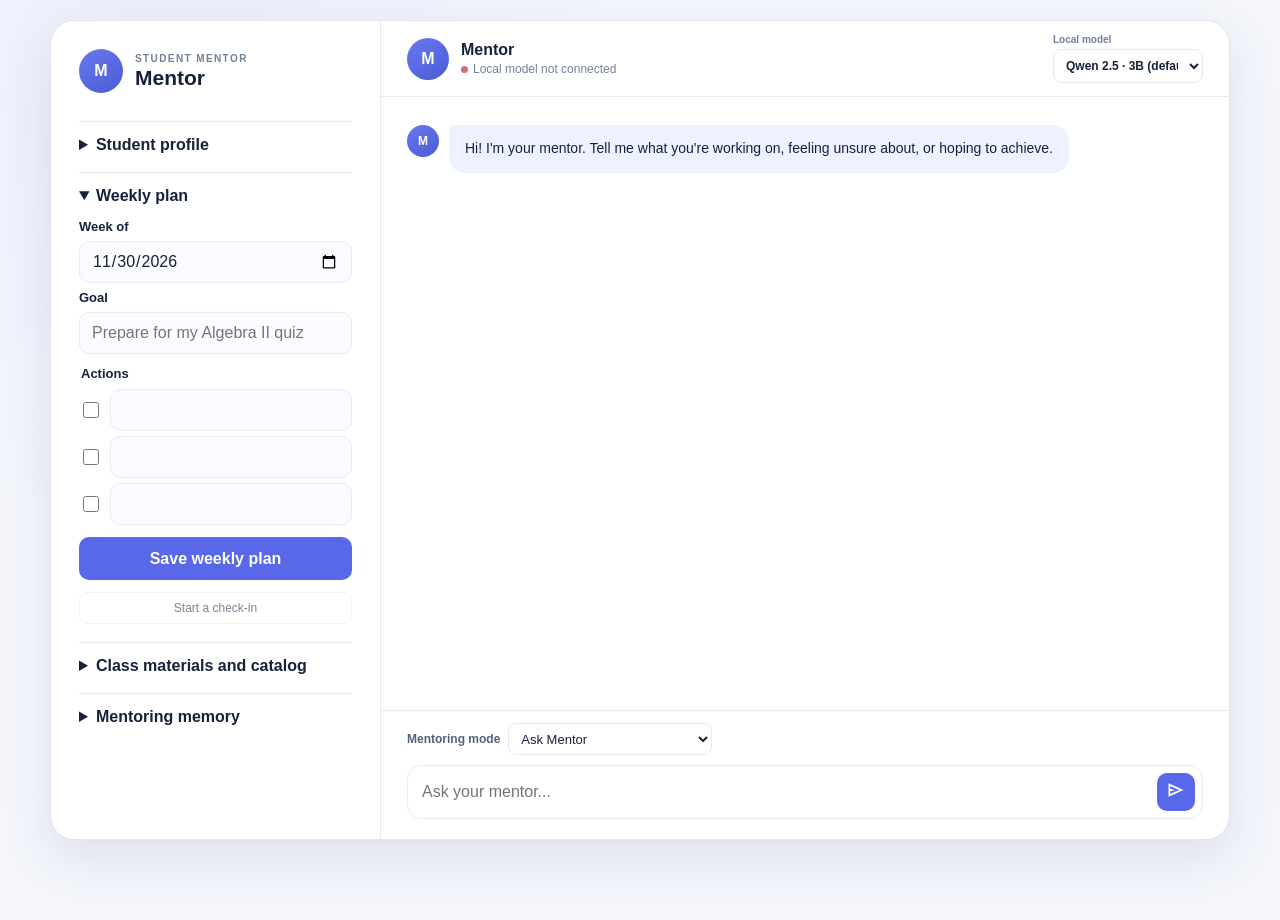
==== index.html @ 854029ed "Build local high school mentoring app" ====
<!doctype html>
<html lang="en">
  <head>
    <meta charset="UTF-8" />
    <meta name="viewport" content="width=device-width, initial-scale=1.0" />
    <meta name="theme-color" content="#f5f7ff" />
    <title>Mentor — Your Student Guide</title>
    <link rel="stylesheet" href="styles.css" />
  </head>
  <body>
    <main class="app-shell">
      <aside class="profile-panel" aria-label="Student profile">
        <button id="profile-close" class="profile-close" type="button">Back to chat</button>
        <header class="brand">
          <div class="brand-mark" aria-hidden="true">M</div>
          <div>
            <p class="eyebrow">STUDENT MENTOR</p>
            <h1>Mentor</h1>
          </div>
        </header>

        <details class="workspace-section">
          <summary>Student profile</summary>
          <form id="profile-form" class="profile-form">
            <div class="field-row">
              <label for="student-name">Name</label>
              <input id="student-name" name="name" type="text" maxlength="40" placeholder="Optional" />
            </div>

            <div class="field-row">
              <label for="grade">Grade</label>
              <select id="grade" name="grade">
                <option value="">Select grade</option>
                <option value="9">Grade 9</option>
                <option value="10">Grade 10</option>
                <option value="11">Grade 11</option>
                <option value="12">Grade 12</option>
              </select>
            </div>

            <div class="field-row">
              <label for="grade-reports">Recent grades</label>
              <textarea id="grade-reports" name="gradeReports" rows="3" maxlength="1000" placeholder="Optional: Math 82%, English B+, Biology A-"></textarea>
            </div>

            <div class="field-row">
              <label for="courses">Courses</label>
              <textarea id="courses" rows="2" maxlength="500" placeholder="Examples: Algebra II, Biology, English 10"></textarea>
            </div>

            <fieldset>
              <legend>Subjects</legend>
              <div id="subjects" class="subject-grid">
                <label class="check-pill"><input type="checkbox" value="Math" /> Math</label>
                <label class="check-pill"><input type="checkbox" value="Science" /> Science</label>
                <label class="check-pill"><input type="checkbox" value="English" /> English</label>
                <label class="check-pill"><input type="checkbox" value="History" /> History</label>
                <label class="check-pill"><input type="checkbox" value="Arts" /> Arts</label>
                <label class="check-pill"><input type="checkbox" value="Computer Science" /> Computer Science</label>
              </div>
            </fieldset>

            <div class="field-row">
              <label for="interests">Interests & goals</label>
              <textarea id="interests" name="interests" rows="4" maxlength="500" placeholder="Examples: robotics, music, becoming an engineer"></textarea>
            </div>

            <div class="field-row">
              <label for="experience">Experience and skill levels</label>
              <textarea id="experience" rows="2" maxlength="500" placeholder="Examples: beginner in Python, two years of piano"></textarea>
            </div>

            <div class="field-row">
              <label for="profile-upload">Course, grade, or interest notes</label>
              <input id="profile-upload" type="file" accept=".txt,.csv,.md" />
              <label class="sr-only" for="profile-notes">Uploaded notes</label>
              <textarea id="profile-notes" rows="3" maxlength="1500" placeholder="Paste notes or load a TXT, CSV, or Markdown file"></textarea>
              <p id="upload-status" class="save-status" role="status"></p>
            </div>

            <button class="save-button" type="submit">Save my profile</button>
            <p id="save-status" class="save-status" role="status"></p>
          </form>
        </details>

        <details class="workspace-section" open>
          <summary>Weekly plan</summary>
          <form id="plan-form" class="profile-form">
            <div class="field-row">
              <label for="plan-week">Week of</label>
              <input id="plan-week" type="date" required />
              <label for="plan-goal">Goal</label>
              <input id="plan-goal" maxlength="160" required placeholder="Prepare for my Algebra II quiz" />
            </div>
            <fieldset class="plan-actions">
              <legend>Actions</legend>
              <div><input type="checkbox" aria-label="Mark action 1 complete" /><input aria-label="Action 1" maxlength="140" /></div>
              <div><input type="checkbox" aria-label="Mark action 2 complete" /><input aria-label="Action 2" maxlength="140" /></div>
              <div><input type="checkbox" aria-label="Mark action 3 complete" /><input aria-label="Action 3" maxlength="140" /></div>
            </fieldset>
            <button class="save-button" type="submit">Save weekly plan</button>
            <button id="start-checkin" class="secondary-button" type="button" disabled>Start a check-in</button>
            <p id="plan-status" class="workspace-status" role="status"></p>
          </form>
        </details>

        <details class="workspace-section">
          <summary>Class materials and catalog</summary>
          <form id="materials-form" class="profile-form">
            <div class="field-row">
              <label for="class-material">Assignment, rubric, or study guide</label>
              <textarea id="class-material" rows="4" maxlength="24000"></textarea>
              <label for="class-file">Import class material (TXT, CSV, MD)</label>
              <input id="class-file" type="file" accept=".txt,.csv,.md" />
            </div>
            <div class="field-row">
              <label for="course-catalog">School course catalog</label>
              <textarea id="course-catalog" rows="4" maxlength="24000"></textarea>
              <label for="catalog-file">Import catalog (TXT, CSV, MD)</label>
              <input id="catalog-file" type="file" accept=".txt,.csv,.md" />
            </div>
            <button class="save-button" type="submit">Save materials</button>
            <p id="materials-status" class="workspace-status" role="status"></p>
          </form>
        </details>

        <details class="workspace-section">
          <summary>Mentoring memory</summary>
          <form id="memory-form" class="profile-form">
            <label class="memory-toggle"><input id="memory-paused" type="checkbox" /> Pause chat memory</label>
            <p class="workspace-status">Pausing stops Mentor from reading or updating the saved summary.</p>
            <div class="field-row">
              <label for="memory-notes">Summary used in future chats</label>
              <textarea id="memory-notes" rows="5" maxlength="900"></textarea>
            </div>
            <div class="workspace-buttons">
              <button type="submit">Save edits</button>
              <button id="delete-summary" type="button" disabled>Delete summary</button>
              <button id="export-summary" type="button" disabled>Download summary</button>
            </div>
            <p id="memory-status" class="workspace-status" role="status"></p>
          </form>
        </details>
      </aside>

      <section class="chat-panel" aria-label="Chat with Mentor">
        <header class="chat-header">
          <button id="profile-toggle" class="profile-toggle" type="button" aria-label="Open student profile" aria-expanded="false">
            <svg viewBox="0 0 24 24" aria-hidden="true"><path d="M12 12a4 4 0 1 0 0-8 4 4 0 0 0 0 8Zm-7 8a7 7 0 0 1 14 0H5Z"/></svg>
          </button>
          <div class="mentor-avatar" aria-hidden="true">M</div>
          <div>
            <h2>Mentor</h2>
            <p id="model-status"><span class="status-dot checking"></span>Checking local model…</p>
          </div>
          <label class="model-picker" for="model-select">
            <span>Local model</span>
            <select id="model-select">
              <option value="qwen2.5:3b">Qwen 2.5 · 3B (default)</option>
              <option value="qwen2.5:1.5b">Qwen 2.5 · 1.5B (lighter)</option>
            </select>
          </label>
        </header>

        <div id="messages" class="messages" aria-live="polite">
          <div class="message mentor-message">
            <div class="message-avatar" aria-hidden="true">M</div>
            <div class="message-content">
              <p>Hi! I'm your mentor. Tell me what you're working on, feeling unsure about, or hoping to achieve.</p>
            </div>
          </div>
        </div>

        <div class="prompt-area">
          <div class="mode-picker">
            <label for="chat-mode">Mentoring mode</label>
            <select id="chat-mode">
              <option value="chat">Ask Mentor</option>
              <option value="plan">Plan my week</option>
              <option value="checkin">Weekly check-in</option>
              <option value="hint">Get a hint</option>
              <option value="example">See a worked example</option>
              <option value="quiz">Practice with a quiz</option>
              <option value="materials">Ask about class materials</option>
              <option value="explore">Explore courses and careers</option>
            </select>
            <button id="new-quiz" class="secondary-button" type="button" hidden>New quiz</button>
          </div>
          <form id="chat-form" class="chat-form">
            <label class="sr-only" for="chat-input">Ask your mentor</label>
            <textarea id="chat-input" rows="1" maxlength="1000" placeholder="Ask your mentor..." required></textarea>
            <button id="send-button" type="submit" aria-label="Send message">
              <svg viewBox="0 0 24 24" aria-hidden="true"><path d="M3 20V4l18 8-18 8Zm2-3.2 10.9-4.8L5 7.2v3.2l6 1.6-6 1.6v3.2Z"/></svg>
            </button>
          </form>
        </div>
      </section>
    </main>
    <script src="app.js"></script>
  </body>
</html>
---- styles.css ----
:root {
  color-scheme: light;
  --ink: #17213c;
  --muted: #73809a;
  --border: #e8ebf4;
  --panel: #ffffff;
  --background: #f4f6fc;
  --primary: #5968e8;
  --primary-dark: #4656d2;
  --mentor-bubble: #eef1ff;
  --shadow: 0 18px 50px rgba(41, 54, 110, 0.11);
}

* { box-sizing: border-box; }

body {
  margin: 0;
  min-height: 100vh;
  font-family: Inter, ui-sans-serif, -apple-system, BlinkMacSystemFont, "Segoe UI", sans-serif;
  color: var(--ink);
  background:
    radial-gradient(circle at 15% 10%, rgba(123, 137, 255, 0.08), transparent 28rem),
    var(--background);
}

button, input, textarea, select { font: inherit; }

.app-shell {
  width: min(1180px, calc(100% - 40px));
  height: min(820px, calc(100vh - 40px));
  min-height: 620px;
  margin: 20px auto;
  display: grid;
  grid-template-columns: 330px minmax(0, 1fr);
  overflow: hidden;
  background: var(--panel);
  border: 1px solid rgba(224, 228, 241, 0.9);
  border-radius: 24px;
  box-shadow: var(--shadow);
}

.profile-panel {
  padding: 28px;
  border-right: 1px solid var(--border);
  overflow-y: auto;
}
.profile-close { display: none; }

.brand { display: flex; align-items: center; gap: 12px; margin-bottom: 28px; }
.brand-mark, .mentor-avatar, .message-avatar {
  display: grid;
  place-items: center;
  flex: 0 0 auto;
  border-radius: 50%;
  color: white;
  background: linear-gradient(145deg, #6879ef, #4c5bd4);
  font-weight: 800;
}
.brand-mark { width: 44px; height: 44px; }
.brand h1, .chat-header h2 { margin: 0; }
.brand h1 { font-size: 21px; }
.eyebrow { margin: 0 0 2px; color: var(--muted); font-size: 10px; letter-spacing: 0.14em; font-weight: 800; }

.profile-form { display: grid; gap: 18px; }
.field-row { display: grid; gap: 7px; }
.profile-form label, .profile-form legend {
  font-size: 13px;
  font-weight: 750;
}
.profile-form input, .profile-form select, .profile-form textarea {
  width: 100%;
  border: 1px solid var(--border);
  border-radius: 10px;
  background: #fafbff;
  color: var(--ink);
  outline: none;
  transition: border-color 150ms, box-shadow 150ms;
}
.profile-form input, .profile-form select { height: 42px; padding: 0 12px; }
.profile-form input[type="file"] { height: auto; padding: 10px; font-size: 12px; }
.profile-form textarea { resize: vertical; min-height: 86px; padding: 10px 12px; }
.profile-form input:focus, .profile-form select:focus, .profile-form textarea:focus,
.chat-form textarea:focus { border-color: #9da7ef; box-shadow: 0 0 0 3px rgba(89, 104, 232, 0.1); }

fieldset { min-width: 0; margin: 0; padding: 0; border: 0; }
legend { margin-bottom: 8px; }
.subject-grid { display: flex; flex-wrap: wrap; gap: 7px; }
.check-pill {
  position: relative;
  cursor: pointer;
  padding: 7px 9px;
  border: 1px solid var(--border);
  border-radius: 8px;
  background: #fafbff;
  font-size: 12px !important;
  font-weight: 650 !important;
}
.check-pill:has(input:checked) { border-color: #aab2ef; background: #eef1ff; color: #4656d2; }
.check-pill input { position: absolute; width: 1px; height: 1px; opacity: 0; }

.save-button {
  height: 43px;
  border: 0;
  border-radius: 10px;
  color: white;
  background: var(--primary);
  font-weight: 800;
  cursor: pointer;
}
.save-button:hover { background: var(--primary-dark); }
.save-status { min-height: 16px; margin: -8px 0 0; text-align: center; color: #4d9c78; font-size: 12px; }
.field-row .save-status { margin: 0; }
.workspace-section { border-top: 1px solid var(--border); margin-top: 18px; padding-top: 14px; }
.workspace-section > summary { cursor: pointer; font-weight: 750; }
.workspace-section .profile-form { margin-top: 14px; gap: 12px; }
.workspace-status { margin: 0; color: #52617d; font-size: 12px; line-height: 1.45; }
.workspace-status:empty { display: none; }
.workspace-buttons { display: flex; flex-wrap: wrap; gap: 7px; }
.secondary-button, .workspace-buttons button {
  padding: 8px 10px;
  border: 1px solid var(--border);
  border-radius: 8px;
  background: white;
  color: var(--ink);
  cursor: pointer;
  font-size: 12px;
}
.secondary-button:hover, .workspace-buttons button:hover { border-color: #abb3ee; }
.secondary-button:disabled, .workspace-buttons button:disabled { opacity: 0.55; cursor: default; }
.memory-toggle, .plan-actions div { display: flex; align-items: center; gap: 8px; }
.plan-actions div + div { margin-top: 5px; }
.profile-form :is(.memory-toggle, .plan-actions) input[type="checkbox"] {
  flex: 0 0 16px;
  width: 16px;
  height: 16px;
  accent-color: var(--primary);
}
.plan-actions input:not([type="checkbox"]) { min-width: 0; }
.reply-sources { margin: 8px 0 0; padding-left: 18px; color: #52617d; font-size: 12px; }
.message-content .secondary-button { margin-top: 8px; }
.message-content { overflow-wrap: anywhere; }

.chat-panel { min-width: 0; display: grid; grid-template-rows: 76px minmax(0, 1fr) auto; }
.chat-header {
  display: flex;
  align-items: center;
  gap: 12px;
  padding: 0 26px;
  border-bottom: 1px solid var(--border);
}
.mentor-avatar { width: 42px; height: 42px; }
.chat-header h2 { font-size: 16px; }
.chat-header p { margin: 3px 0 0; color: var(--muted); font-size: 12px; }
.profile-toggle { display: none; }
.model-picker { display: grid; gap: 4px; margin-left: auto; color: var(--muted); font-size: 10px; font-weight: 700; }
.model-picker select { max-width: 150px; height: 34px; padding: 0 8px; border: 1px solid var(--border); border-radius: 8px; color: var(--ink); background: white; font-size: 12px; }
.status-dot { display: inline-block; width: 7px; height: 7px; margin-right: 5px; border-radius: 50%; background: #58b98b; }
.status-dot.checking { background: #e7ae4c; }
.status-dot.offline { background: #d66b73; }

.messages { overflow-y: auto; padding: 28px 26px; scroll-behavior: smooth; }
.message { display: flex; align-items: flex-start; gap: 10px; margin-bottom: 18px; }
.message-avatar { width: 32px; height: 32px; font-size: 12px; }
.message-content { max-width: min(620px, 78%); border-radius: 4px 16px 16px 16px; }
.mentor-message .message-content { padding: 13px 16px; background: var(--mentor-bubble); }
.student-message { flex-direction: row-reverse; }
.student-message .message-content { border-radius: 16px 4px 16px 16px; padding: 13px 16px; color: white; background: var(--primary); }
.message-content p { margin: 0; font-size: 14px; line-height: 1.55; white-space: pre-wrap; }
.typing { color: var(--muted); font-style: italic; }

.prompt-area { padding: 12px 26px 20px; border-top: 1px solid var(--border); }
.mode-picker { display: flex; align-items: center; flex-wrap: wrap; gap: 8px; margin-bottom: 10px; }
.mode-picker label { color: #52617d; font-size: 12px; font-weight: 700; }
.mode-picker select {
  max-width: 100%;
  min-height: 32px;
  padding: 4px 8px;
  border: 1px solid var(--border);
  border-radius: 8px;
  background: white;
  color: var(--ink);
  font-size: 13px;
}
.chat-form { display: flex; align-items: flex-end; gap: 8px; padding: 7px 7px 7px 14px; border: 1px solid var(--border); border-radius: 14px; }
.chat-form textarea { flex: 1; height: 38px; max-height: 120px; resize: none; border: 0; outline: 0; padding: 9px 0; color: var(--ink); line-height: 20px; }
.chat-form textarea:focus { box-shadow: none; }
.chat-form button { width: 38px; height: 38px; flex: 0 0 auto; border: 0; border-radius: 10px; color: white; background: var(--primary); cursor: pointer; }
.chat-form button:hover { background: var(--primary-dark); }
.chat-form button:disabled { opacity: 0.55; cursor: wait; }
.chat-form svg { width: 20px; fill: currentColor; }
.sr-only { position: absolute; width: 1px; height: 1px; overflow: hidden; clip: rect(0, 0, 0, 0); }

@media (max-width: 760px) {
  body { background: white; }
  .app-shell { width: 100%; height: 100dvh; min-height: 0; margin: 0; grid-template-columns: 1fr; border: 0; border-radius: 0; }
  .profile-panel {
    display: none;
    position: fixed;
    z-index: 10;
    inset: 0;
    width: 100%;
    max-width: none;
    border: 0;
    background: white;
  }
  .app-shell.profile-open .profile-panel { display: block; }
  .app-shell.profile-open .chat-panel { visibility: hidden; }
  .profile-close {
    display: block;
    position: absolute;
    top: 34px;
    right: 20px;
    padding: 8px 10px;
    border: 1px solid var(--border);
    border-radius: 9px;
    color: #626d87;
    background: white;
    font-size: 12px;
  }
  .profile-toggle {
    display: grid;
    width: 38px;
    height: 38px;
    flex: 0 0 auto;
    place-items: center;
    border: 1px solid var(--border);
    border-radius: 10px;
    color: #626d87;
    background: white;
  }
  .profile-toggle svg { width: 20px; fill: currentColor; }
  .chat-panel { grid-template-rows: 68px minmax(0, 1fr) auto; }
  .chat-header { padding: 0 16px; }
  .messages { padding: 20px 16px; }
  .prompt-area { padding: 10px 12px 12px; }
  .message-content { max-width: 82%; }
}
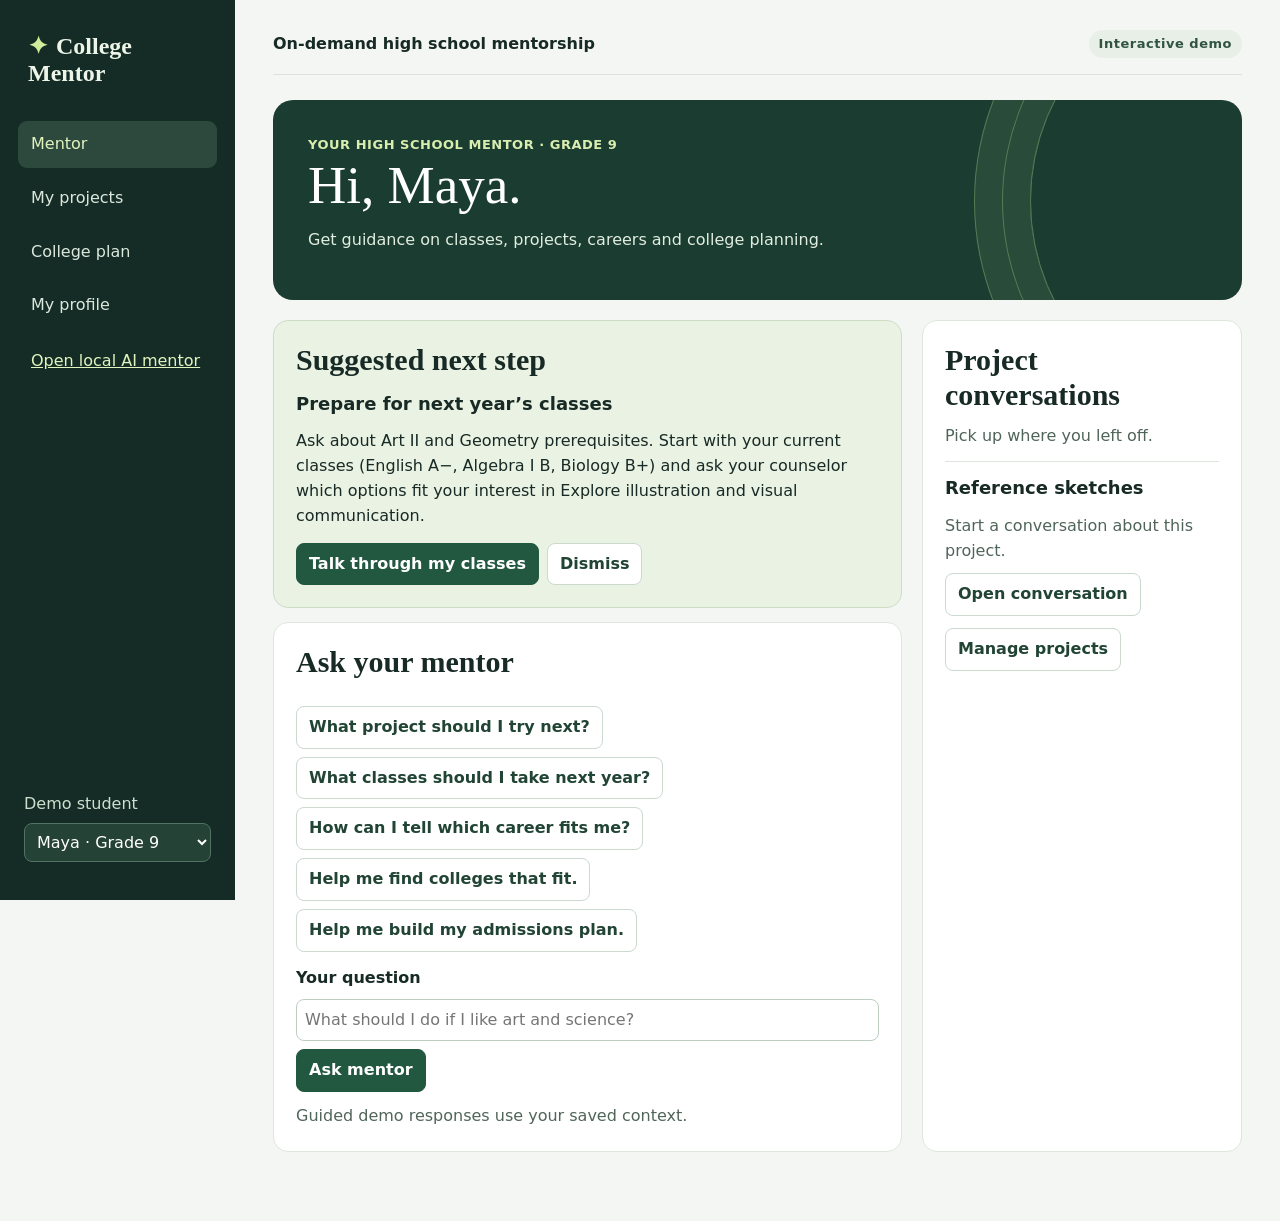
==== commit d6996e7b: "Add College Mentor Studio and resumable local AI projects" ====
--- a/index.html
+++ b/index.html
@@ -1,201 +1,266 @@
-<!doctype html>
-<html lang="en">
-  <head>
-    <meta charset="UTF-8" />
-    <meta name="viewport" content="width=device-width, initial-scale=1.0" />
-    <meta name="theme-color" content="#f5f7ff" />
-    <title>Mentor — Your Student Guide</title>
-    <link rel="stylesheet" href="styles.css" />
-  </head>
-  <body>
-    <main class="app-shell">
-      <aside class="profile-panel" aria-label="Student profile">
-        <button id="profile-close" class="profile-close" type="button">Back to chat</button>
-        <header class="brand">
-          <div class="brand-mark" aria-hidden="true">M</div>
-          <div>
-            <p class="eyebrow">STUDENT MENTOR</p>
-            <h1>Mentor</h1>
-          </div>
-        </header>
+<!DOCTYPE html>
+<html lang="en"><head><meta charset="utf-8"><meta name="viewport" content="width=device-width,initial-scale=1"><title>College Mentor</title>
+<style>
+*{box-sizing:border-box}body{margin:0;background:#f4f6f3;color:#182a25;font:16px/1.55 system-ui,sans-serif}button,input,select{font:inherit}button,select{cursor:pointer}button:focus-visible,a:focus-visible,input:focus-visible,select:focus-visible{outline:3px solid #b67424;outline-offset:3px}aside{position:fixed;inset:0 auto 0 0;width:235px;background:#142c25;color:#edf5e9;display:flex;flex-direction:column;padding:26px 18px}.brand{font: bold 24px Georgia;padding:6px 10px 34px}.brand span{color:#d0ed9b;margin-right:8px}nav{display:grid;gap:7px}nav button{background:transparent;color:#dce8de;text-align:left;border:0;padding:11px 13px;border-radius:9px}nav button[aria-current=true]{background:#2d493d;color:#e2f4be}nav button:hover{background:#334f42}.switch{margin-top:auto;padding:12px 6px}.switch label{display:block;margin-bottom:6px;color:#cfdfd0}.switch select{width:100%;background:#254236;color:white;border:1px solid #527263;border-radius:8px;padding:8px}main{margin-left:235px;padding:30px 38px 55px;max-width:1560px}.top{display:flex;justify-content:space-between;align-items:center;border-bottom:1px solid #dbe3dc;padding-bottom:16px;margin-bottom:25px}.eyebrow,.badge{font-size:13px;font-weight:700;letter-spacing:.04em}.badge{display:inline-block;color:#315442;background:#e8efe6;border-radius:20px;padding:4px 10px}.hero{background:#1b3d31;color:#fff;border-radius:20px;padding:35px;position:relative;overflow:hidden}.hero:after{content:'';position:absolute;width:440px;height:440px;border:1px solid #577b56;border-radius:50%;right:-230px;top:-120px;box-shadow:0 0 0 27px #284c39,0 0 0 28px #577b56,0 0 0 55px #284c39,0 0 0 56px #577b56;pointer-events:none}.hero>*{position:relative;z-index:1}.hero .eyebrow{color:#d9edae}.hero p{color:#e2ede1;max-width:590px}h1,h2,h3,p{margin:0 0 12px}h1,h2{font-family:Georgia,serif;line-height:1.15}h1{font-size:clamp(34px,5vw,53px);font-weight:500}h2{font-size:30px}h3{font-size:18px}.grid{display:grid;grid-template-columns:minmax(0,1.65fr) minmax(260px,1fr);gap:19px;margin-top:20px}.card{background:white;border:1px solid #dfe6dd;border-radius:15px;padding:22px;margin-bottom:14px}.head{display:flex;justify-content:space-between;gap:12px;align-items:start}.muted{color:#50655a}.btn{display:inline-block;border:1px solid #cbd9ce;border-radius:8px;background:white;color:#214435;padding:8px 12px;text-decoration:none;font-weight:650}.btn:hover{background:#edf4e9}.primary{background:#225840;border-color:#225840;color:white}.primary:hover{background:#174331}.hero .primary{background:#dbefad;border-color:#dbefad;color:#203a2c}.actions{display:flex;flex-wrap:wrap;gap:8px;margin-top:14px}.line{border-top:1px solid #e5ebe5;padding:12px 0}.line:last-child{padding-bottom:0}.bubble{max-width:90%;background:#edf3eb;padding:11px 15px;margin:9px 0;border-radius:11px;white-space:pre-wrap}.student{margin-left:auto;background:#daf0c5}.conversation{max-height:440px;overflow:auto}.form{display:grid;gap:8px}.form input{border:1px solid #bdcec1;border-radius:8px;padding:8px;width:100%}.form label{font-weight:650}.facts{display:grid;gap:10px}.facts div{border-top:1px solid #e4eae3;padding-top:10px}.notice{background:#f4ebd9;color:#624819;padding:10px;border-radius:8px;margin-bottom:12px}.stage{display:grid;grid-template-columns:92px 1fr;gap:10px;padding:10px 0;border-top:1px solid #e4eae3}.stage b{color:#375947}.check{margin-top:8px}.sub{margin-bottom:20px}.log{padding-left:20px}.log li{margin-bottom:8px}
+@media(max-width:900px){main{padding:20px}aside{width:185px}.brand{font-size:21px}main{margin-left:185px}.grid{grid-template-columns:1fr}}
+@media(max-width:620px){aside{position:static;width:auto;padding:12px}.brand{padding:3px 5px 9px}nav{display:flex;overflow:auto}nav button{white-space:nowrap;padding:8px}.switch{padding:8px 5px 0;display:flex;gap:8px;align-items:center}.switch label{white-space:nowrap;margin:0}.switch select{width:auto}main{margin:0;padding:15px}.hero{padding:22px}.hero:after{display:none}.top{margin-bottom:15px}.card{padding:16px}}
+.mentor-layout{display:grid;grid-template-columns:minmax(0,1fr) minmax(240px,320px);gap:20px;margin-top:20px}.project-row{padding:12px 0;border-top:1px solid #dfe6dd}.project-row p{margin:3px 0 10px}.meter{display:block;width:100%;height:14px;accent-color:#225840;margin:8px 0}.tracker{display:grid;gap:10px}.tracker p{margin:0}.next-card{background:#eaf2e4;border-color:#cdddc5}.plan-check{display:flex;align-items:center;gap:8px}.plan-check input{width:auto}.plan-check label{font-weight:500}.project-preview{overflow-wrap:anywhere}@media(max-width:900px){.mentor-layout{grid-template-columns:1fr}}@media(max-width:620px){.mentor-layout{gap:10px}}
 
-        <details class="workspace-section">
-          <summary>Student profile</summary>
-          <form id="profile-form" class="profile-form">
-            <div class="field-row">
-              <label for="student-name">Name</label>
-              <input id="student-name" name="name" type="text" maxlength="40" placeholder="Optional" />
-            </div>
-
-            <div class="field-row">
-              <label for="grade">Grade</label>
-              <select id="grade" name="grade">
-                <option value="">Select grade</option>
-                <option value="9">Grade 9</option>
-                <option value="10">Grade 10</option>
-                <option value="11">Grade 11</option>
-                <option value="12">Grade 12</option>
-              </select>
-            </div>
-
-            <div class="field-row">
-              <label for="grade-reports">Recent grades</label>
-              <textarea id="grade-reports" name="gradeReports" rows="3" maxlength="1000" placeholder="Optional: Math 82%, English B+, Biology A-"></textarea>
-            </div>
-
-            <div class="field-row">
-              <label for="courses">Courses</label>
-              <textarea id="courses" rows="2" maxlength="500" placeholder="Examples: Algebra II, Biology, English 10"></textarea>
-            </div>
-
-            <fieldset>
-              <legend>Subjects</legend>
-              <div id="subjects" class="subject-grid">
-                <label class="check-pill"><input type="checkbox" value="Math" /> Math</label>
-                <label class="check-pill"><input type="checkbox" value="Science" /> Science</label>
-                <label class="check-pill"><input type="checkbox" value="English" /> English</label>
-                <label class="check-pill"><input type="checkbox" value="History" /> History</label>
-                <label class="check-pill"><input type="checkbox" value="Arts" /> Arts</label>
-                <label class="check-pill"><input type="checkbox" value="Computer Science" /> Computer Science</label>
-              </div>
-            </fieldset>
-
-            <div class="field-row">
-              <label for="interests">Interests & goals</label>
-              <textarea id="interests" name="interests" rows="4" maxlength="500" placeholder="Examples: robotics, music, becoming an engineer"></textarea>
-            </div>
-
-            <div class="field-row">
-              <label for="experience">Experience and skill levels</label>
-              <textarea id="experience" rows="2" maxlength="500" placeholder="Examples: beginner in Python, two years of piano"></textarea>
-            </div>
-
-            <div class="field-row">
-              <label for="profile-upload">Course, grade, or interest notes</label>
-              <input id="profile-upload" type="file" accept=".txt,.csv,.md" />
-              <label class="sr-only" for="profile-notes">Uploaded notes</label>
-              <textarea id="profile-notes" rows="3" maxlength="1500" placeholder="Paste notes or load a TXT, CSV, or Markdown file"></textarea>
-              <p id="upload-status" class="save-status" role="status"></p>
-            </div>
-
-            <button class="save-button" type="submit">Save my profile</button>
-            <p id="save-status" class="save-status" role="status"></p>
-          </form>
-        </details>
-
-        <details class="workspace-section" open>
-          <summary>Weekly plan</summary>
-          <form id="plan-form" class="profile-form">
-            <div class="field-row">
-              <label for="plan-week">Week of</label>
-              <input id="plan-week" type="date" required />
-              <label for="plan-goal">Goal</label>
-              <input id="plan-goal" maxlength="160" required placeholder="Prepare for my Algebra II quiz" />
-            </div>
-            <fieldset class="plan-actions">
-              <legend>Actions</legend>
-              <div><input type="checkbox" aria-label="Mark action 1 complete" /><input aria-label="Action 1" maxlength="140" /></div>
-              <div><input type="checkbox" aria-label="Mark action 2 complete" /><input aria-label="Action 2" maxlength="140" /></div>
-              <div><input type="checkbox" aria-label="Mark action 3 complete" /><input aria-label="Action 3" maxlength="140" /></div>
-            </fieldset>
-            <button class="save-button" type="submit">Save weekly plan</button>
-            <button id="start-checkin" class="secondary-button" type="button" disabled>Start a check-in</button>
-            <p id="plan-status" class="workspace-status" role="status"></p>
-          </form>
-        </details>
-
-        <details class="workspace-section">
-          <summary>Class materials and catalog</summary>
-          <form id="materials-form" class="profile-form">
-            <div class="field-row">
-              <label for="class-material">Assignment, rubric, or study guide</label>
-              <textarea id="class-material" rows="4" maxlength="24000"></textarea>
-              <label for="class-file">Import class material (TXT, CSV, MD)</label>
-              <input id="class-file" type="file" accept=".txt,.csv,.md" />
-            </div>
-            <div class="field-row">
-              <label for="course-catalog">School course catalog</label>
-              <textarea id="course-catalog" rows="4" maxlength="24000"></textarea>
-              <label for="catalog-file">Import catalog (TXT, CSV, MD)</label>
-              <input id="catalog-file" type="file" accept=".txt,.csv,.md" />
-            </div>
-            <button class="save-button" type="submit">Save materials</button>
-            <p id="materials-status" class="workspace-status" role="status"></p>
-          </form>
-        </details>
-
-        <details class="workspace-section">
-          <summary>Mentoring memory</summary>
-          <form id="memory-form" class="profile-form">
-            <label class="memory-toggle"><input id="memory-paused" type="checkbox" /> Pause chat memory</label>
-            <p class="workspace-status">Pausing stops Mentor from reading or updating the saved summary.</p>
-            <div class="field-row">
-              <label for="memory-notes">Summary used in future chats</label>
-              <textarea id="memory-notes" rows="5" maxlength="900"></textarea>
-            </div>
-            <div class="workspace-buttons">
-              <button type="submit">Save edits</button>
-              <button id="delete-summary" type="button" disabled>Delete summary</button>
-              <button id="export-summary" type="button" disabled>Download summary</button>
-            </div>
-            <p id="memory-status" class="workspace-status" role="status"></p>
-          </form>
-        </details>
-      </aside>
-
-      <section class="chat-panel" aria-label="Chat with Mentor">
-        <header class="chat-header">
-          <button id="profile-toggle" class="profile-toggle" type="button" aria-label="Open student profile" aria-expanded="false">
-            <svg viewBox="0 0 24 24" aria-hidden="true"><path d="M12 12a4 4 0 1 0 0-8 4 4 0 0 0 0 8Zm-7 8a7 7 0 0 1 14 0H5Z"/></svg>
-          </button>
-          <div class="mentor-avatar" aria-hidden="true">M</div>
-          <div>
-            <h2>Mentor</h2>
-            <p id="model-status"><span class="status-dot checking"></span>Checking local model…</p>
-          </div>
-          <label class="model-picker" for="model-select">
-            <span>Local model</span>
-            <select id="model-select">
-              <option value="qwen2.5:3b">Qwen 2.5 · 3B (default)</option>
-              <option value="qwen2.5:1.5b">Qwen 2.5 · 1.5B (lighter)</option>
-            </select>
-          </label>
-        </header>
-
-        <div id="messages" class="messages" aria-live="polite">
-          <div class="message mentor-message">
-            <div class="message-avatar" aria-hidden="true">M</div>
-            <div class="message-content">
-              <p>Hi! I'm your mentor. Tell me what you're working on, feeling unsure about, or hoping to achieve.</p>
-            </div>
-          </div>
-        </div>
-
-        <div class="prompt-area">
-          <div class="mode-picker">
-            <label for="chat-mode">Mentoring mode</label>
-            <select id="chat-mode">
-              <option value="chat">Ask Mentor</option>
-              <option value="plan">Plan my week</option>
-              <option value="checkin">Weekly check-in</option>
-              <option value="hint">Get a hint</option>
-              <option value="example">See a worked example</option>
-              <option value="quiz">Practice with a quiz</option>
-              <option value="materials">Ask about class materials</option>
-              <option value="explore">Explore courses and careers</option>
-            </select>
-            <button id="new-quiz" class="secondary-button" type="button" hidden>New quiz</button>
-          </div>
-          <form id="chat-form" class="chat-form">
-            <label class="sr-only" for="chat-input">Ask your mentor</label>
-            <textarea id="chat-input" rows="1" maxlength="1000" placeholder="Ask your mentor..." required></textarea>
-            <button id="send-button" type="submit" aria-label="Send message">
-              <svg viewBox="0 0 24 24" aria-hidden="true"><path d="M3 20V4l18 8-18 8Zm2-3.2 10.9-4.8L5 7.2v3.2l6 1.6-6 1.6v3.2Z"/></svg>
-            </button>
-          </form>
-        </div>
-      </section>
-    </main>
-    <script src="app.js"></script>
-  </body>
-</html>
+.workspace-link{display:block;color:#e2f4be;padding:10px 13px;margin-top:10px;border-radius:9px}
+.workspace-link:hover{background:#334f42}
+</style></head><body>
+<aside><div class="brand"><span>✦</span>College Mentor</div><nav id="nav" aria-label="Workspace"></nav><a class="workspace-link" href="local-ai.html">Open local AI mentor</a><div class="switch"><label for="persona">Demo student</label><select id="persona"><option value="alex">Alex · Grade 10</option><option value="maya">Maya · Grade 9</option></select></div></aside>
+<main><div class="top"><strong>On-demand high school mentorship</strong><span class="badge">Interactive demo</span></div><div id="view"></div></main>
+<script>
+const students={
+ maya:{name:'Maya',grade:9,goal:'Explore illustration and visual communication',grades:'English A−, Algebra I B, Biology B+',activities:'Sketches from photos at home',hours:2,target:'',school:'Ask about Art II and Geometry prerequisites',budget:'Free materials',projects:[{title:'Reference sketches',detail:'Drew household objects from photographs. Enjoyed figuring out shadows.',result:'',kind:'sketches'}]},
+ alex:{name:'Alex',grade:10,goal:'Explore computer science and environmental science',grades:'3.85 GPA, Precalculus A−, Chemistry B+',activities:'Robotics programmer',hours:3,target:'Stanford University',school:'Ask whether AP Statistics or Calculus fits junior year',budget:'Free public data',projects:[{title:'Weather dashboard',detail:'Used Python to display daily weather data.',result:'Built a working dashboard',kind:'weather'}]}
+};
+const $=id=>document.getElementById(id);
+const safe=value=>String(value??'').replace(/[&<>"']/g,c=>({'&':'&amp;','<':'&lt;','>':'&gt;','"':'&quot;',"'":'&#39;'}[c]));
+const storage='college-mentor-advising-v1';
+const oldStorage='college-mentor-demo-v1';
+const routes=['Mentor','My projects','College plan','My profile'];
+let key='maya',page='Mentor',activeProject=null,data={},previous={};
+try{data=JSON.parse(localStorage.getItem(storage))||{};previous=JSON.parse(localStorage.getItem(oldStorage))||{}}catch{}
+function state(){
+ if(data[key])return data[key];
+ const {projects,...profile}=students[key];
+ const prior=previous[key];
+ if(prior?.verified){
+  for(const field of ['goal','hours','target'])if(prior.profile[field]&&prior.profile[field]!=='Undecided')profile[field]=prior.profile[field];
+  profile.grades=prior.profile.academics||profile.grades;
+  profile.budget=prior.profile.cost||profile.budget;
+ }
+ const work=structuredClone(projects);
+ if(prior?.verified&&prior.profile.work&&prior.profile.work!==projects[0].detail)work.push({title:'Work from earlier profile',detail:prior.profile.work,result:'',kind:'custom'});
+ return data[key]={profile,projects:work,messages:[],pending:null,plan:null,history:[],status:''};
+}
+function save(){try{localStorage.setItem(storage,JSON.stringify(data))}catch{}}
+function button(action,label,primary=false){return '<button type="button" class="btn '+(primary?'primary':'')+'" data-action="'+action+'">'+label+'</button>'}
+function field(name,label,value,type='text'){return '<label for="'+name+'">'+label+'</label><input id="'+name+'" name="'+name+'" type="'+type+'" '+(type==='number'?'min="1" max="40"':'maxlength="180"')+' required value="'+safe(value)+'">'}
+const questions={
+ project:'What project should I try next?',
+ courses:'What classes should I take next year?',
+ career:'How can I tell which career fits me?',
+ college:'Help me find colleges that fit.',
+ plan:'Help me build my admissions plan.'
+};
+function advisingContext(s){
+ const p=s.profile, latest=s.projects.at(-1), completed=[...s.projects].reverse().find(x=>x.result);
+ return {p,latest,completed,anchor:completed||latest};
+}
+function projectOptions(s){
+ const {p,anchor}=advisingContext(s);
+ const art=/art|illustrat|design|draw|visual/i.test(p.goal);
+ const water=/environment|water|computer|coding|data|engineer/i.test(p.goal);
+ const short=Number(p.hours)<=2;
+ const from=anchor.title+(anchor.result?' ('+anchor.result+')':'');
+ if(art)return [
+  {kind:'illustration',title:'Illustrated guide',detail:'Build on '+from+'. Choose a topic you care about, sketch '+(short?'one page':'three pages')+' that teach a beginner something, and ask one reader what they understood. Save your first draft and one revision.'},
+  {kind:'design',title:'Redesign a confusing sign',detail:'Use what you learned in '+from+'. Find a confusing sign or instruction sheet and make '+(short?'one alternative':'two alternatives')+'. Ask someone which version is easier to follow and write down why.'}
+ ];
+ if(water)return [
+  {kind:'watershed',title:'Rainfall and water quality',detail:'Use '+from+' as a starting point. Pick one stream and two public datasets. '+(short?'Make a sampling calendar before writing code.':'Align dates in a notebook and show gaps before comparing patterns.')+' Save a short methods note.'},
+  {kind:'tool',title:'Build a tool someone can try',detail:'Extend '+from+' by helping a club member answer one question. Build a simple prototype, watch them use it, and revise one feature.'}
+ ];
+ return [
+  {kind:'research',title:'Investigate a question in your field',detail:'Start from '+from+' and your goal of '+p.goal+'. Pick one question you can answer with materials you already have. Share a short explanation of your findings.'},
+  {kind:'prototype',title:'Make something for one person',detail:'Use a skill from '+from+' to make a small prototype related to '+p.goal+'. Ask one person for feedback and record what you changed.'}
+ ];
+}
+function draftPlan(s){
+ const {p,anchor}=advisingContext(s);
+ const next=s.projects.length>1?'Continue '+s.projects.at(-1).title:'Pick a project with your mentor';
+ const stages=[
+  {title:'This semester',items:[
+   {title:'Plan next year’s courses',body:'Bring your current grades ('+p.grades+') and this question to your counselor: '+p.school+'. Write down one preferred schedule and one backup.'},
+   {title:'Build evidence of what you enjoy',body:'Use '+p.activities+' and what you learned in '+anchor.title+' to explore '+p.goal+'. Your next step: '+next+'. Set aside up to '+p.hours+' hours a week.'}
+  ]},
+  {title:p.grade<11?'Before junior year ends':'Before applications open',items:[
+   {title:'Compare programs and costs',body:(p.target?'Start with '+p.target+'. ':'Choose three possible colleges. ')+'Compare courses you’d actually take, campus setting, and net price. Check each school’s official admissions and program pages for your entry year.'},
+   {title:'Gather examples of growth',body:'Keep one example of your work, feedback you received, and what you changed. Add coursework and activities you want to discuss with your counselor.'}
+  ]},
+  {title:'Senior year · application season',items:[
+   {title:'Confirm deadlines and application materials',body:'For each college, check the official deadline, testing policy and materials. Plan time for essays, recommendations, transcripts and financial aid.'}
+  ]}
+ ];
+ const draft={stages,goal:p.goal,target:p.target,approved:false,progress:{},completed:{}};
+ stages.forEach((stage,i)=>stage.items.forEach((item,j)=>{
+  const old=s.plan?.stages[i]?.items[j], id=i+'-'+j;
+  if(old?.title===item.title&&old.body===item.body){
+   if(s.plan.progress[id])draft.progress[id]=s.plan.progress[id];
+   if(s.plan.completed?.[id])draft.completed[id]=true;
+  }
+ }));
+ return draft;
+}
+function advise(intent,custom){
+ const s=state(),{p,anchor,completed}=advisingContext(s);
+ const work=anchor.title+(anchor.result?' — '+anchor.result:'');
+ let answer='';
+ s.pending=null;
+ switch(intent){
+  case 'project':
+   answer='Let’s use '+work+' and your experience with '+p.activities+' to explore '+p.goal+'. Here are two ways to learn something different about what you enjoy. Both can start within your '+p.hours+' hours per week, using '+p.budget.toLowerCase()+'.';
+   s.pending={type:'project',options:projectOptions(s)};
+   break;
+  case 'courses':
+   answer='Here’s what you’ve logged: '+p.grades+'. With your interest in '+p.goal+', look at which next-year class gives you a chance to practice a skill you used in '+anchor.title+' while keeping your workload realistic. Ask your counselor: “'+p.school+'.” Bring your course options back here and add them to your profile.';
+   break;
+  case 'career':
+   answer='You’re exploring '+p.goal+'. In '+work+', what would you choose to do again: make something, investigate a question, or explain it to someone? Compare your answer with what you enjoy in '+p.activities+'. Try two small projects with different kinds of work and record which part you wanted to keep doing.';
+   s.pending={type:'project',options:projectOptions(s)};
+   break;
+  case 'college':
+   answer=(p.target?'Use '+p.target+' as one starting point. ':'Start by comparing the kinds of programs you might enjoy. ')+'For '+p.goal+', pick one course and one project opportunity you’d genuinely want to try at each school. Then compare net price and location. Bring me two options and save your current shortlist in your profile. Check admissions details for your entry year on each school’s official website.';
+   break;
+  case 'plan':
+   answer='Here’s a draft from where you are today: grade '+p.grade+', '+p.grades+', '+p.activities+', and up to '+p.hours+' hours a week. '+(completed?'I used the outcome you recorded for '+completed.title+'. ':'I used the work you’ve logged so far. ')+'Review it before saving it to your college plan.';
+   const progress=Object.values(s.plan?.progress||{});
+   if(progress.length)answer+=' Your previous plan includes this progress: “'+progress.at(-1)+'.” Check which next steps follow from it.';
+   s.pending={type:'plan',plan:draftPlan(s)};
+   break;
+  default:
+   answer='I can use your saved profile to walk through a course decision, a project, career exploration, college fit, or an admissions plan. Pick the topic closest to your question below.';
+ }
+ s.messages.push({from:'You',text:custom||questions[intent]},{from:'Mentor',text:answer});
+}
+function classify(text){
+ if(/admission|application|roadmap|college plan/i.test(text))return 'plan';
+ if(/project|prototype|portfolio|build.*make/i.test(text))return 'project';
+ if(/course|class|grade|gpa|school subject/i.test(text))return 'courses';
+ if(/career|job|major|profession/i.test(text))return 'career';
+ if(/college|universit|campus|tuition/i.test(text))return 'college';
+ return '';
+}
+function plansMarkup(plan,active=false){
+ return plan.stages.map((stage,i)=>'<section class="line"><h3>'+stage.title+'</h3>'+stage.items.map((item,j)=>{
+  const id=i+'-'+j, entry=plan.progress[id];
+  return '<div class="card"><h3>'+safe(item.title)+'</h3><p>'+safe(item.body)+'</p>'+(active?
+   '<form class="form" data-progress="'+id+'"><label for="note-'+id+'">Progress note</label><input id="note-'+id+'" name="note" maxlength="180" value="'+safe(entry)+'" placeholder="Add a result, decision or question"><div class="plan-check"><input id="complete-'+id+'" name="completed" type="checkbox" '+(plan.completed?.[id]?'checked':'')+'><label for="complete-'+id+'">I completed this step</label></div><div><button class="btn">Save progress</button></div></form>':'')+'</div>';
+ }).join('')+'</section>').join('');
+}
+function tracker(plan,saved){
+ const rows=plan.stages.map((stage,i)=>{
+  const items=stage.items.map((item,j)=>{
+   const id=i+'-'+j;
+   return {title:item.title,done:!!plan.completed?.[id],started:!!plan.progress[id]?.trim()};
+  });
+  return {title:stage.title,items,done:items.filter(x=>x.done).length};
+ });
+ const items=rows.flatMap(row=>row.items);
+ const done=items.filter(x=>x.done).length;
+ const started=items.filter(x=>x.started&&!x.done).length;
+ const next=items.find(x=>!x.done);
+ return '<section class="card tracker plan-tracker"><h2>Where you stand</h2>'+
+ (saved?'<p role="status"><strong>'+done+' of '+items.length+' steps complete</strong> · '+started+' in progress · '+(items.length-done-started)+' to start</p>':'<p class="muted">Preview of your plan stages. Save a plan to start tracking your progress.</p>')+
+ rows.map(x=>'<div><div class="head"><strong>'+safe(x.title)+'</strong><span>'+(saved?x.done+' / '+x.items.length:'Preview')+'</span></div><progress class="meter" max="'+x.items.length+'" value="'+x.done+'" aria-label="'+safe(x.title)+'"></progress></div>').join('')+
+ (saved?'<p class="muted">'+(next?'Next step: '+safe(next.title):'All steps in this version are complete.')+'</p>':'<div>'+button('ask-plan','Draft my college plan',true)+'</div>')+'</section>';
+}
+function conversation(messages){
+ return '<div class="conversation" id="conversation" aria-live="polite">'+messages.map(m=>'<div class="bubble '+(m.from==='You'?'student':'')+'"><b>'+m.from+'</b><br>'+safe(m.text)+'</div>').join('')+'</div>';
+}
+function projectThreads(s){
+ return '<div class="card"><h2>Project conversations</h2><p class="muted">Pick up where you left off.</p>'+s.projects.map((x,i)=>{
+  const last=x.messages?.at(-1);
+  return '<div class="project-row project-preview"><h3>'+safe(x.title)+'</h3><p class="muted">'+(last?safe(last.text.slice(0,100))+(last.text.length>100?'…':''):'Start a conversation about this project.')+'</p>'+button('thread-'+i,last?'Resume conversation':'Open conversation')+'</div>';
+ }).join('')+button('go-My projects','Manage projects')+'</div>';
+}
+function proactive(s){
+ const p=s.profile;
+ const plan=s.plan;
+ let title,details,action,label;
+ const unfinished=plan?.stages.flatMap((stage,i)=>stage.items.map((item,j)=>({item,id:i+'-'+j}))).find(x=>!plan.completed?.[x.id]);
+ if(s.dismissedAdvice===JSON.stringify([p.school,p.goal,unfinished?.id,s.projects.length,plan?.progress,plan?.completed]))return '';
+ if(unfinished){
+  title=unfinished.item.title;details=plan.progress[unfinished.id]?'You left this note: “'+plan.progress[unfinished.id]+'.” Revisit it when you have a decision or update.':unfinished.item.body;
+  action='go-College plan';label='Open my plan';
+ }else if(plan){
+  title='Review your next semester';details='You’ve completed the steps in this version. Bring your latest coursework and project reflections into your next plan.';action='ask-plan';label='Review my plan';
+ }else{
+  title='Prepare for next year’s classes';details=p.school+'. Start with your current classes ('+p.grades+') and ask your counselor which options fit your interest in '+p.goal+'.';action='ask-courses';label='Talk through my classes';
+ }
+ return '<div class="card next-card"><h2>Suggested next step</h2><h3>'+safe(title)+'</h3><p>'+safe(details)+'</p><div class="actions">'+button(action,label,true)+button('snooze','Dismiss')+'</div></div>';
+}
+function projectReply(project,text,s){
+ const p=s.profile,last=project.messages?.at(-1)?.text;
+ const prior=[...s.projects].reverse().find(x=>x!==project&&x.result);
+ let answer;
+ if(/stuck|trouble|hard|blocked|can.t|problem/i.test(text))answer='Let’s narrow it down. For '+project.title+', what is the smallest part you can try again with '+p.budget.toLowerCase()+'? Tell me where you got stuck so you can choose one change to test.';
+ else if(/done|finished|made|tried|learned|feedback/i.test(text))answer='What changed after that attempt, and what would you do again? Save the part you learned in your project reflection so it can inform future advice about '+p.goal+'.';
+ else answer='For '+project.title+', start with the smallest useful piece you can show someone within '+p.hours+' hours this week. '+(prior?'You recorded this in '+prior.title+': “'+prior.result+'.” Is there a technique from that project you can reuse here?':'What would you like someone to notice when they see a first version?');
+ project.messages??=[];
+ if(!last)project.messages.push({from:'Mentor',text:'Let’s talk about '+project.title+'. '+project.detail});
+ project.messages.push({from:'You',text},{from:'Mentor',text:answer});
+}
+function pendingMarkup(s){
+ if(!s.pending)return '';
+ if(s.pending.type==='plan')return '<div class="card"><h2>Your draft admissions plan</h2>'+plansMarkup(s.pending.plan)+'<div class="actions">'+button('approve','Save my admissions plan',true)+button('decline','Keep talking')+'</div></div>';
+ return '<div class="card"><h2>Projects worth trying</h2>'+s.pending.options.map((x,i)=>'<div class="line"><h3>'+safe(x.title)+'</h3><p>'+safe(x.detail)+'</p>'+button('choose-'+i,'Try this project')+'</div>').join('')+'</div>';
+}
+function contextMarkup(s){
+ const {p,anchor}=advisingContext(s);
+ return '<div class="card"><h2>What I know about you</h2><div class="facts"><div><b>Exploring</b><br>'+safe(p.goal)+'</div><div><b>Classes and grades</b><br>'+safe(p.grades)+'</div><div><b>Outside class</b><br>'+safe(p.activities)+'</div><div><b>Project experience</b><br>'+safe(anchor.title)+(anchor.result?'<br>'+safe(anchor.result):'')+'</div><div><b>College interests</b><br>'+safe(p.target||'Still exploring')+'</div><div><b>Time and budget</b><br>'+safe(p.hours)+' hours/week · '+safe(p.budget)+'</div></div><div class="actions">'+button('go-My profile','Edit my context')+'</div></div>';
+}
+function render(){
+ const s=state(),p=s.profile;
+ $('persona').value=key;
+ $('nav').innerHTML=routes.map(n=>'<button data-action="go-'+n+'" aria-current="'+(page===n)+'">'+n+'</button>').join('');
+ const heading=(h,d)=>'<header class="sub"><h1>'+h+'</h1><p class="muted">'+d+'</p></header>';
+ let html='';
+ if(page==='Mentor'){
+  const project=s.projects[activeProject];
+  const view=project?
+   '<div class="card"><div class="actions">'+button('mentor-home','Back to mentor')+'</div><h2>'+safe(project.title)+'</h2><p class="muted">'+safe(project.detail)+'</p>'+conversation(project.messages||[])+'<form id="project-chat" class="form"><label for="project-question">Continue this conversation</label><input id="project-question" name="question" maxlength="400" required placeholder="What did you try, or where are you stuck?"><div><button class="btn primary">Send</button></div></form><div class="actions">'+button('go-My projects','Save a project reflection')+'</div></div>':
+   proactive(s)+'<div class="card"><h2>Ask your mentor</h2>'+conversation(s.messages)+'<div class="actions">'+Object.entries(questions).map(([id,label])=>button('ask-'+id,label)).join('')+'</div><form id="chat" class="form" style="margin-top:14px"><label for="question">Your question</label><input id="question" name="question" maxlength="400" required placeholder="What should I do if I like art and science?"><div><button class="btn primary">Ask mentor</button></div></form><p class="muted" style="margin:12px 0 0">Guided demo responses use your saved context.</p></div>'+pendingMarkup(s);
+  html='<section class="hero"><div class="eyebrow">YOUR HIGH SCHOOL MENTOR · GRADE '+p.grade+'</div><h1>'+(project?'Project mentorship':'Hi, '+safe(p.name)+'.')+'</h1><p>'+(project?'Continue where you left off.':'Get guidance on classes, projects, careers and college planning.')+'</p></section><div class="mentor-layout"><div>'+view+'</div>'+projectThreads(s)+'</div>';
+ }
+ if(page==='My profile')html=heading('My profile','Update what your mentor should consider when you ask for advice.')+'<div class="grid"><div class="card"><form id="profile" class="form">'+field('goal','What careers or interests are you exploring?',p.goal)+field('grades','Current classes and grades',p.grades)+field('activities','Extracurriculars and interests outside school',p.activities)+field('school','Course options or a question for your counselor',p.school)+field('hours','Hours per week you can spend exploring',p.hours,'number')+field('budget','Budget and access',p.budget)+'<label for="target">Colleges you’re curious about</label><input id="target" name="target" maxlength="180" value="'+safe(p.target)+'" placeholder="Leave blank if you’re still exploring"><div class="actions"><button class="btn primary">Save profile</button>'+button('go-Mentor','Back to mentor')+'</div></form></div>'+contextMarkup(s)+'</div>';
+ if(page==='My projects')html=heading('What I’ve worked on','Keep something you made, a lesson you learned, or a reason you changed direction. Your mentor can draw on this in later conversations.')+'<div class="grid"><div>'+s.projects.map((x,i)=>'<div class="card"><h2>'+safe(x.title)+'</h2><p>'+safe(x.detail)+'</p><form class="form" data-project="'+i+'"><label for="result-'+i+'">What did you make or learn?</label><input id="result-'+i+'" name="result" maxlength="180" required value="'+safe(x.result)+'" placeholder="Add a result, feedback or something you discovered"><div><button class="btn">Save what I learned</button></div></form><div class="actions">'+button('thread-'+i,'Open project conversation')+'</div></div>').join('')+'</div><div><div class="card"><h2>Add existing work</h2><form id="project" class="form">'+field('title','Project name','')+field('detail','What did you try?','')+'<div><button class="btn primary">Add project</button></div></form></div><div class="card"><h2>Explore a new project</h2>'+button('ask-project','Ask my mentor')+'</div></div></div>';
+ if(page==='College plan'){
+  const plan=s.plan;
+  html=heading('My college plan','Connect your school choices and work outside class to the colleges and careers you want to explore.')+tracker(plan||draftPlan(s),!!plan)+'<div class="grid"><div><div class="card">'+(plan?'<div class="head"><h2>'+safe(plan.goal)+'</h2><span class="badge">Version '+(s.history.length+1)+'</span></div><p>'+(plan.target?safe(plan.target):'College interests still open')+'</p>'+plansMarkup(plan,true):'<h2>Start with a conversation</h2><p>Ask your mentor to draft a plan from your grades, activities, current interests and available time.</p>')+(plan?button('ask-plan','Review with my mentor',true):'')+'</div>'+(s.history.length?'<details class="card"><summary>Earlier plans and progress</summary>'+s.history.map(old=>'<div class="line"><b>'+safe(old.goal)+'</b><p>'+safe(Object.values(old.progress).join(' · ')||'No progress notes yet.')+'</p></div>').join('')+'</details>':'')+'</div><div><div class="card"><h2>Official college information</h2><p>Confirm requirements and deadlines for your entry year on each school’s official admissions site.</p>'+(p.target.includes('Stanford')?'<a class="btn" href="https://admission.stanford.edu/" target="_blank" rel="noopener">Stanford undergraduate admissions</a>':'')+'</div></div></div>';
+ }
+ $('view').innerHTML=(s.status?'<div role="status" class="notice">'+safe(s.status)+'</div>':'')+html;
+ if($('conversation'))$('conversation').scrollTop=$('conversation').scrollHeight;
+}
+document.addEventListener('click',e=>{
+ const action=e.target.closest('[data-action]')?.dataset.action;
+ if(!action)return;
+ const s=state();s.status='';
+ if(action.startsWith('go-')){page=action.slice(3);if(page==='Mentor')activeProject=null}
+ else if(action.startsWith('thread-')){page='Mentor';activeProject=Number(action.slice(7))}
+ else if(action==='mentor-home'){activeProject=null;page='Mentor'}
+ else if(action==='snooze'){
+  const unfinished=s.plan?.stages.flatMap((stage,i)=>stage.items.map((_,j)=>i+'-'+j)).find(id=>!s.plan.completed?.[id]);
+  s.dismissedAdvice=JSON.stringify([s.profile.school,s.profile.goal,unfinished,s.projects.length,s.plan?.progress,s.plan?.completed]);
+ }
+ else if(action.startsWith('ask-')){page='Mentor';activeProject=null;advise(action.slice(4))}
+ else if(action.startsWith('choose-')){
+  const x=s.pending?.options?.[Number(action.slice(7))];
+  if(x&&!s.projects.some(project=>project.title===x.title))s.projects.push({...x,result:''});
+  s.pending=null;page='Mentor';activeProject=s.projects.findIndex(project=>project.title===x?.title);s.status='Project saved. Use this conversation to work through your next step.';
+ }else if(action==='approve'&&s.pending?.plan){
+  if(s.plan)s.history.unshift(s.plan);
+  s.plan=s.pending.plan;s.plan.approved=true;s.pending=null;page='College plan';s.status='Your admissions plan is saved.';
+ }else if(action==='decline')s.pending=null;
+ save();render();
+ if(action.startsWith('ask-')&&s.pending)document.querySelector('#conversation')?.scrollIntoView({block:'nearest'});
+ else window.scrollTo(0,0);
+});
+document.addEventListener('submit',e=>{
+ e.preventDefault();
+ const s=state(),form=e.target,values=Object.fromEntries(Array.from(new FormData(form),([name,value])=>[name,value.trim()]));
+ s.status='';
+ if(form.id==='project-chat'&&values.question&&s.projects[activeProject])projectReply(s.projects[activeProject],values.question,s);
+ else if(form.id==='chat'&&values.question)advise(classify(values.question),values.question);
+ else if(form.id==='profile'){Object.assign(s.profile,values,{hours:Number(values.hours)});s.pending=null;s.status='Profile saved. Your mentor will use these details in your next conversation.'}
+ else if(form.id==='project'&&values.title&&values.detail){s.projects.push({...values,result:'',kind:'custom'});s.pending=null;s.status='Project added to your mentor’s context.'}
+ else if(form.dataset.project!==undefined&&values.result){s.projects[Number(form.dataset.project)].result=values.result;s.pending=null;s.status='Saved. Your mentor can use this in future advice.'}
+ else if(form.dataset.progress){const id=form.dataset.progress;s.plan.progress[id]=values.note;s.plan.completed??={};s.plan.completed[id]=values.completed==='on';s.status='Progress saved.'}
+ save();render();
+});
+$('persona').addEventListener('change',e=>{key=e.target.value;page='Mentor';activeProject=null;render();window.scrollTo(0,0)});
+render();
+</script></body></html>
